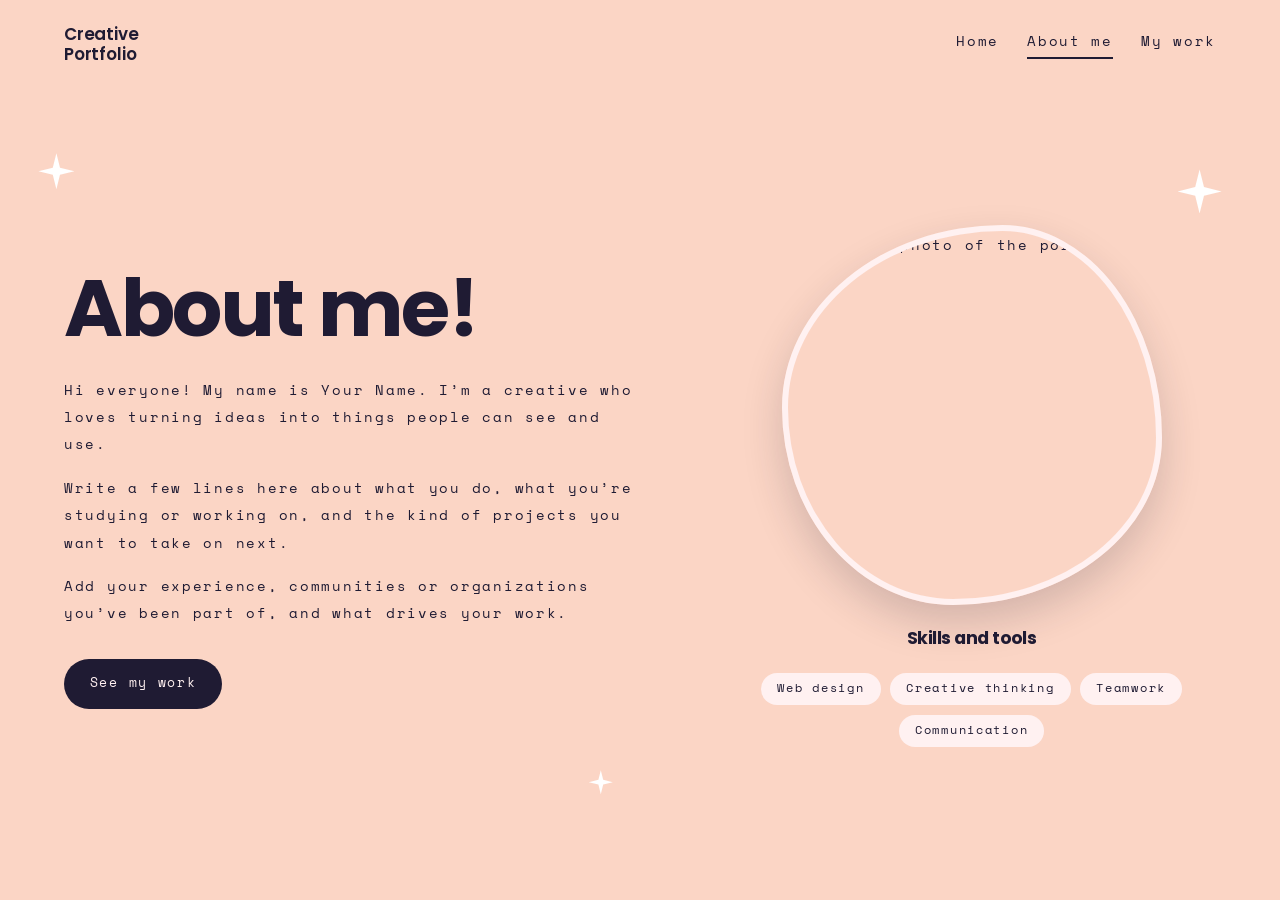
==== about.html @ a09377cd "Add files via upload" ====
<!DOCTYPE html>
<html lang="en">
<head>
<meta charset="UTF-8">
<meta name="viewport" content="width=device-width, initial-scale=1">
<title>About me | Your Name</title>
<link rel="stylesheet" href="style.css">
</head>
<body class="bg-peach">
<header class="top">
  <a class="brand" href="index.html">Creative<br>Portfolio</a>
  <nav>
    <a href="index.html">Home</a>
    <a href="about.html" aria-current="page">About me</a>
    <a href="mywork.html">My work</a>
  </nav>
</header>

<main class="about">
  <span class="spark" style="--s:36px;left:3%;top:8%"></span>
  <span class="spark" style="--s:24px;left:46%;top:84%;animation-delay:.8s"></span>
  <span class="spark" style="--s:44px;left:92%;top:10%;animation-delay:1.4s"></span>

  <section>
    <h1>About me!</h1>
    <p>Hi everyone! My name is Your Name. I’m a creative who loves turning ideas into things people can see and use.</p>
    <p>Write a few lines here about what you do, what you’re studying or working on, and the kind of projects you want to take on next.</p>
    <p>Add your experience, communities or organizations you’ve been part of, and what drives your work.</p>
    <a class="btn" href="mywork.html">See my work</a>
  </section>

  <section class="me">
    <div class="blob">
      <img src="images/profile.png" alt="Portrait photo of the portfolio owner">
    </div>
    <h2>Skills and tools</h2>
    <ul class="skills">
      <li>Web design</li>
      <li>Creative thinking</li>
      <li>Teamwork</li>
      <li>Communication</li>
    </ul>
  </section>
</main>
</body>
</html>
---- style.css ----
@import url('https://fonts.googleapis.com/css2?family=Mrs+Saint+Delafield&family=Poppins:wght@600;700&family=Space+Mono&display=swap');

:root{--lav:#b8b0f2;--peach:#fbd5c5;--cream:#fff1f1;--ink:#1f1b33;
--display:'Poppins',system-ui,sans-serif;--mono:'Space Mono',ui-monospace,monospace;
--script:'Mrs Saint Delafield','Brush Script MT',cursive}
*{box-sizing:border-box;margin:0;padding:0}
html{scroll-behavior:smooth}
body{font:400 .9rem/1.9 var(--mono);letter-spacing:.12em;color:var(--ink);background:var(--lav);
overflow-x:hidden;min-height:100vh;display:flex;flex-direction:column}
a{color:inherit}
a:focus-visible{outline:3px solid var(--ink);outline-offset:4px}
h1,h2,h3{font-family:var(--display);letter-spacing:-.03em;line-height:1.1}
.bg-lav{background:var(--lav)}
.bg-peach{background:var(--peach)}

/* header */
.top{position:relative;z-index:2;display:flex;justify-content:space-between;align-items:center;
gap:1rem;flex-wrap:wrap;padding:1.5rem clamp(1.25rem,5vw,4rem);font-size:.85rem}
.brand{text-decoration:none;font:600 1.05rem/1.2 var(--display);letter-spacing:-.01em}
.top nav{display:flex;gap:1.75rem}
.top nav a{text-decoration:none;padding-bottom:.15rem;border-bottom:2px solid transparent;transition:border-color .2s}
.top nav a:hover,.top nav a[aria-current]{border-color:var(--ink)}

/* sparkles */
.spark{position:absolute;width:var(--s,28px);aspect-ratio:1;background:var(--cream);pointer-events:none;
clip-path:polygon(50% 0,60% 40%,100% 50%,60% 60%,50% 100%,40% 60%,0 50%,40% 40%);
animation:tw 3.2s ease-in-out infinite}
.bg-peach .spark{background:#fff}
@keyframes tw{50%{transform:scale(.55) rotate(25deg);opacity:.6}}
@media (prefers-reduced-motion:reduce){.spark{animation:none}}

/* shared blocks */
.pg{position:relative;overflow:hidden;padding:clamp(2rem,6vw,5rem) clamp(1.25rem,5vw,4rem)}
.contacts{list-style:none;display:flex;flex-wrap:wrap;gap:1rem 2.5rem;justify-content:center}
.contacts a{display:flex;align-items:center;gap:.75rem;text-decoration:none;font-size:.8rem}
.ic{display:grid;place-items:center;width:2.4rem;height:2.4rem;border-radius:50%;background:var(--ink);
color:var(--cream);font:700 .8rem var(--display);letter-spacing:0;flex:none}
.btn{display:inline-block;margin-top:2rem;padding:.8rem 1.6rem;border-radius:99px;background:var(--ink);
color:var(--cream);text-decoration:none;font-size:.8rem;transition:transform .2s}
.btn:hover{transform:translateY(-3px)}

/* landing */
.hero{position:relative;overflow:hidden;flex:1;display:flex;flex-direction:column;justify-content:center;
gap:3rem;padding:1rem clamp(1.25rem,5vw,4rem) 3rem}
.title{position:relative;text-align:center}
.title h1{font-size:clamp(4rem,18vw,17rem);font-weight:700;letter-spacing:-.06em;color:var(--cream);line-height:1}
.sig{position:absolute;inset:0;display:grid;place-items:center;font:400 clamp(3rem,11vw,9rem)/1 var(--script);
letter-spacing:0;transform:rotate(-7deg);white-space:nowrap}

/* about */
.about{position:relative;flex:1;display:grid;grid-template-columns:1.2fr 1fr;align-items:center;
gap:clamp(2rem,6vw,5rem);padding:clamp(1rem,4vw,3rem) clamp(1.25rem,5vw,4rem) 4rem}
.about h1{font-size:clamp(2.5rem,7vw,5rem);margin-bottom:1.5rem}
.about p+p{margin-top:1rem}
.me{display:grid;justify-items:center;gap:1.5rem}
.blob{width:min(380px,80vw);aspect-ratio:1;overflow:hidden;border:6px solid var(--cream);
border-radius:58% 42% 55% 45%/48% 56% 44% 52%;box-shadow:0 18px 40px rgba(31,27,51,.18)}
.blob img{width:100%;height:100%;object-fit:cover;object-position:30% 35%}
.me h2{font-size:1.1rem}
.skills{list-style:none;display:flex;flex-wrap:wrap;gap:.6rem;justify-content:center}
.skills li{padding:.3rem 1rem;border-radius:99px;background:var(--cream);font-size:.75rem}
@media (max-width:760px){.about{grid-template-columns:1fr}.me{order:-1}}

/* my work */
.pg>h1{text-align:center;font-size:clamp(2.2rem,6vw,4rem)}
.sub{text-align:center;max-width:46rem;margin:.75rem auto 2.5rem;font-size:.8rem}
.grid{display:grid;grid-template-columns:repeat(auto-fit,minmax(230px,1fr));gap:1.5rem;max-width:1000px;margin:0 auto}
.card{background:var(--cream);border-radius:.5rem;padding:.8rem .8rem 1.2rem;box-shadow:0 10px 28px rgba(31,27,51,.18);
transition:transform .25s}
.card:hover{transform:translateY(-6px) rotate(-.6deg)}
.thumb{aspect-ratio:4/3;border-radius:.3rem;margin-bottom:1rem;overflow:hidden}
.thumb img{width:100%;height:100%;object-fit:cover}
.t1{background:linear-gradient(135deg,#2c4a9a,#6f86d6)}
.t2{background:linear-gradient(135deg,#f7a8c9,#b8b0f2)}
.t3{background:linear-gradient(135deg,#5cc1b4,#c4ece5)}
.t4{background:linear-gradient(135deg,#ffb88c,#ffe0cf)}
.card h3{font-size:1.05rem;margin-bottom:.3rem}
.card p{font-size:.72rem;line-height:1.7}
.card a{display:inline-block;margin-top:.6rem;font-size:.72rem}
.end{text-align:center}
.end h2{font-size:clamp(2.5rem,9vw,6.5rem);color:var(--cream);letter-spacing:-.06em;margin-bottom:2rem}
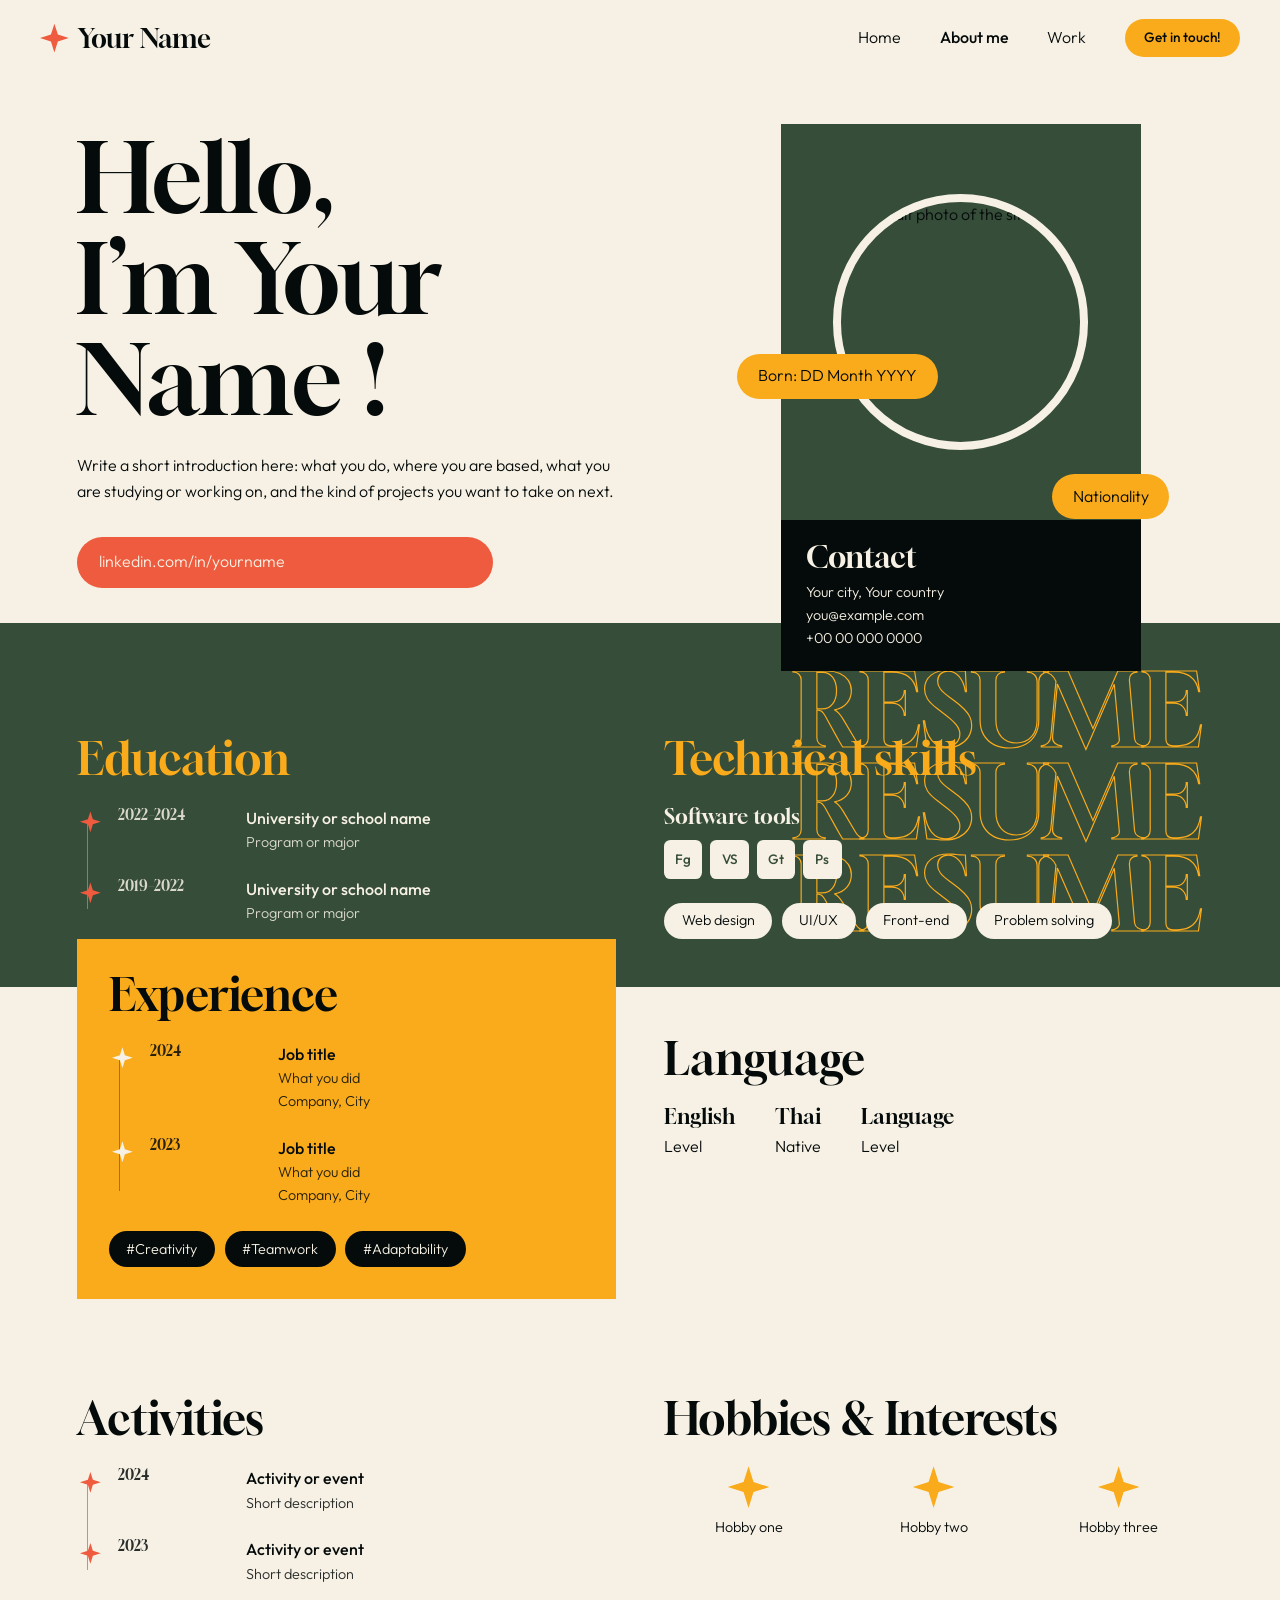
==== commit f849fbb6: "Add files via upload" ====
--- a/about.html
+++ b/about.html
@@ -6,40 +6,88 @@
 <title>About me | Your Name</title>
 <link rel="stylesheet" href="style.css">
 </head>
-<body class="bg-peach">
+<body>
 <header class="top">
-  <a class="brand" href="index.html">Creative<br>Portfolio</a>
+  <a class="logo" href="index.html"><span class="star"></span>Your Name</a>
   <nav>
     <a href="index.html">Home</a>
     <a href="about.html" aria-current="page">About me</a>
-    <a href="mywork.html">My work</a>
+    <a href="mywork.html">Work</a>
+    <a class="pill" href="mailto:you@example.com">Get in touch!</a>
   </nav>
 </header>
 
-<main class="about">
-  <span class="spark" style="--s:36px;left:3%;top:8%"></span>
-  <span class="spark" style="--s:24px;left:46%;top:84%;animation-delay:.8s"></span>
-  <span class="spark" style="--s:44px;left:92%;top:10%;animation-delay:1.4s"></span>
-
-  <section>
-    <h1>About me!</h1>
-    <p>Hi everyone! My name is Your Name. I’m a creative who loves turning ideas into things people can see and use.</p>
-    <p>Write a few lines here about what you do, what you’re studying or working on, and the kind of projects you want to take on next.</p>
-    <p>Add your experience, communities or organizations you’ve been part of, and what drives your work.</p>
-    <a class="btn" href="mywork.html">See my work</a>
+<main>
+  <section class="hello">
+    <div>
+      <h1>Hello,<br>I’m Your Name !</h1>
+      <p>Write a short introduction here: what you do, where you are based, what you are studying or working on, and the kind of projects you want to take on next.</p>
+      <a class="link" href="#">linkedin.com/in/yourname</a>
+    </div>
+    <div class="me">
+      <div class="panel">
+        <div class="circle"><img src="images/profile.png" alt="Portrait photo of the site owner"></div>
+      </div>
+      <span class="chip c1">Born: DD Month YYYY</span>
+      <span class="chip c2">Nationality</span>
+      <address class="contact">
+        <h2>Contact</h2>
+        Your city, Your country<br>you@example.com<br>+00 00 000 0000
+      </address>
+    </div>
   </section>
 
-  <section class="me">
-    <div class="blob">
-      <img src="images/profile.png" alt="Portrait photo of the portfolio owner">
+  <section class="cols dark">
+    <div>
+      <h2>Education</h2>
+      <ol class="tl">
+        <li><span class="yr">2022–2024</span><div><b>University or school name</b><span>Program or major</span></div></li>
+        <li><span class="yr">2019–2022</span><div><b>University or school name</b><span>Program or major</span></div></li>
+      </ol>
     </div>
-    <h2>Skills and tools</h2>
-    <ul class="skills">
-      <li>Web design</li>
-      <li>Creative thinking</li>
-      <li>Teamwork</li>
-      <li>Communication</li>
-    </ul>
+    <div class="ghost" data-t="RESUME&#10;RESUME&#10;RESUME">
+      <h2>Technical skills</h2>
+      <h3>Software tools</h3>
+      <div class="tools"><b>Fg</b><b>VS</b><b>Gt</b><b>Ps</b></div>
+      <div class="tags"><span class="tag">Web design</span><span class="tag">UI/UX</span><span class="tag">Front-end</span><span class="tag">Problem solving</span></div>
+    </div>
+  </section>
+
+  <section class="cols">
+    <div class="exp">
+      <h2>Experience</h2>
+      <ol class="tl">
+        <li><span class="yr">2024</span><div><b>Job title</b><span>What you did</span><span>Company, City</span></div></li>
+        <li><span class="yr">2023</span><div><b>Job title</b><span>What you did</span><span>Company, City</span></div></li>
+      </ol>
+      <div class="tags"><span class="tag">#Creativity</span><span class="tag">#Teamwork</span><span class="tag">#Adaptability</span></div>
+    </div>
+    <div>
+      <h2>Language</h2>
+      <div class="lang">
+        <div><h3>English</h3>Level</div>
+        <div><h3>Thai</h3>Native</div>
+        <div><h3>Language</h3>Level</div>
+      </div>
+    </div>
+  </section>
+
+  <section class="cols">
+    <div>
+      <h2>Activities</h2>
+      <ol class="tl">
+        <li><span class="yr">2024</span><div><b>Activity or event</b><span>Short description</span></div></li>
+        <li><span class="yr">2023</span><div><b>Activity or event</b><span>Short description</span></div></li>
+      </ol>
+    </div>
+    <div>
+      <h2>Hobbies &amp; Interests</h2>
+      <div class="hob">
+        <div><span class="star" style="--s:2.6rem;--c:var(--amber)"></span>Hobby one</div>
+        <div><span class="star" style="--s:2.6rem;--c:var(--amber)"></span>Hobby two</div>
+        <div><span class="star" style="--s:2.6rem;--c:var(--amber)"></span>Hobby three</div>
+      </div>
+    </div>
   </section>
 </main>
 </body>
--- a/style.css
+++ b/style.css
@@ -1,81 +1,117 @@
-@import url('https://fonts.googleapis.com/css2?family=Mrs+Saint+Delafield&family=Poppins:wght@600;700&family=Space+Mono&display=swap');
+@import url('https://fonts.googleapis.com/css2?family=Gloock&family=Outfit:wght@300;400;500&display=swap');
 
-:root{--lav:#b8b0f2;--peach:#fbd5c5;--cream:#fff1f1;--ink:#1f1b33;
---display:'Poppins',system-ui,sans-serif;--mono:'Space Mono',ui-monospace,monospace;
---script:'Mrs Saint Delafield','Brush Script MT',cursive}
+:root{--green:#364d39;--ink:#050a0a;--cream:#f6f1e4;--tan:#d9d0bd;--amber:#f9ab1b;--rust:#a8623b;--coral:#ee5b3e;
+--serif:'Gloock',Georgia,serif;--sans:'Outfit',system-ui,sans-serif}
 *{box-sizing:border-box;margin:0;padding:0}
-html{scroll-behavior:smooth}
-body{font:400 .9rem/1.9 var(--mono);letter-spacing:.12em;color:var(--ink);background:var(--lav);
-overflow-x:hidden;min-height:100vh;display:flex;flex-direction:column}
+body{font:300 1rem/1.6 var(--sans);background:var(--cream);color:var(--ink);overflow-x:hidden}
+body.home{background:var(--ink)}
 a{color:inherit}
-a:focus-visible{outline:3px solid var(--ink);outline-offset:4px}
-h1,h2,h3{font-family:var(--display);letter-spacing:-.03em;line-height:1.1}
-.bg-lav{background:var(--lav)}
-.bg-peach{background:var(--peach)}
+a:focus-visible{outline:3px solid var(--amber);outline-offset:3px}
+h1,h2,h3{font-family:var(--serif);font-weight:400;line-height:1.05}
+.dark{background:var(--green);color:var(--cream)}
+.star{display:inline-block;flex:none;width:var(--s,1.8rem);aspect-ratio:1;background:var(--c,var(--coral));
+clip-path:polygon(50% 0,62% 38%,100% 50%,62% 62%,50% 100%,38% 62%,0 50%,38% 38%)}
+.pill{display:inline-block;padding:.5rem 1.2rem;border-radius:99px;background:var(--amber);color:var(--ink);
+font-weight:500;font-size:.85rem;text-decoration:none}
+.tag{display:inline-block;padding:.4rem 1.1rem;border-radius:99px;background:var(--ink);color:var(--cream);font-size:.9rem}
+.tags{display:flex;flex-wrap:wrap;gap:.6rem}
+.ghost{position:relative}
+.ghost::before{content:attr(data-t);white-space:pre;position:absolute;right:0;top:-.7em;text-align:right;
+font:400 clamp(3rem,8vw,6.5rem)/.9 var(--serif);color:transparent;-webkit-text-stroke:1.2px var(--amber);pointer-events:none}
+.ghost>*{position:relative}
 
 /* header */
-.top{position:relative;z-index:2;display:flex;justify-content:space-between;align-items:center;
-gap:1rem;flex-wrap:wrap;padding:1.5rem clamp(1.25rem,5vw,4rem);font-size:.85rem}
-.brand{text-decoration:none;font:600 1.05rem/1.2 var(--display);letter-spacing:-.01em}
-.top nav{display:flex;gap:1.75rem}
-.top nav a{text-decoration:none;padding-bottom:.15rem;border-bottom:2px solid transparent;transition:border-color .2s}
-.top nav a:hover,.top nav a[aria-current]{border-color:var(--ink)}
-
-/* sparkles */
-.spark{position:absolute;width:var(--s,28px);aspect-ratio:1;background:var(--cream);pointer-events:none;
-clip-path:polygon(50% 0,60% 40%,100% 50%,60% 60%,50% 100%,40% 60%,0 50%,40% 40%);
-animation:tw 3.2s ease-in-out infinite}
-.bg-peach .spark{background:#fff}
-@keyframes tw{50%{transform:scale(.55) rotate(25deg);opacity:.6}}
-@media (prefers-reduced-motion:reduce){.spark{animation:none}}
-
-/* shared blocks */
-.pg{position:relative;overflow:hidden;padding:clamp(2rem,6vw,5rem) clamp(1.25rem,5vw,4rem)}
-.contacts{list-style:none;display:flex;flex-wrap:wrap;gap:1rem 2.5rem;justify-content:center}
-.contacts a{display:flex;align-items:center;gap:.75rem;text-decoration:none;font-size:.8rem}
-.ic{display:grid;place-items:center;width:2.4rem;height:2.4rem;border-radius:50%;background:var(--ink);
-color:var(--cream);font:700 .8rem var(--display);letter-spacing:0;flex:none}
-.btn{display:inline-block;margin-top:2rem;padding:.8rem 1.6rem;border-radius:99px;background:var(--ink);
-color:var(--cream);text-decoration:none;font-size:.8rem;transition:transform .2s}
-.btn:hover{transform:translateY(-3px)}
+.top{display:flex;align-items:center;justify-content:space-between;gap:1rem;flex-wrap:wrap;
+padding:1.2rem clamp(1.25rem,4vw,2.5rem)}
+.logo{display:flex;align-items:center;gap:.6rem;text-decoration:none;font:400 1.6rem var(--serif)}
+.top nav{display:flex;align-items:center;gap:clamp(1rem,3vw,2.5rem)}
+.top nav a{text-decoration:none}
+.top nav a[aria-current]{font-weight:500}
+.top nav a.pill{font-weight:500}
 
 /* landing */
-.hero{position:relative;overflow:hidden;flex:1;display:flex;flex-direction:column;justify-content:center;
-gap:3rem;padding:1rem clamp(1.25rem,5vw,4rem) 3rem}
-.title{position:relative;text-align:center}
-.title h1{font-size:clamp(4rem,18vw,17rem);font-weight:700;letter-spacing:-.06em;color:var(--cream);line-height:1}
-.sig{position:absolute;inset:0;display:grid;place-items:center;font:400 clamp(3rem,11vw,9rem)/1 var(--script);
-letter-spacing:0;transform:rotate(-7deg);white-space:nowrap}
+.hero{position:relative;isolation:isolate;display:grid;grid-template-columns:minmax(0,5fr) minmax(0,7fr);
+grid-template-rows:auto 1fr auto;min-height:clamp(560px,88vh,820px);padding:0 clamp(1.25rem,4vw,2.5rem) 7rem}
+.band{position:absolute;inset:auto 0 0;height:30%;background:var(--ink);z-index:-1}
+.hero h1,.echo{grid-column:1/-1;text-align:right;padding-right:16%;font-size:clamp(2.6rem,11.5vw,9.5rem);line-height:1}
+.hero h1{grid-row:1;color:var(--tan);z-index:3;margin-bottom:-.1em}
+.echo{grid-row:2;font-family:var(--serif);line-height:.85;color:transparent;-webkit-text-stroke:1.5px var(--amber)}
+.echo span{display:block;white-space:nowrap}
+.echo span:nth-child(2){padding-right:24%}
+.block{position:relative;grid-column:1;grid-row:2/4;z-index:2;background:var(--rust);margin-left:6%;
+min-height:clamp(300px,34vw,440px)}
+.block .star{position:absolute}
+.links{grid-area:2/1/3/-1;z-index:3;justify-self:end;align-self:center;margin-right:16%;width:min(20%,15rem);
+list-style:none;font-size:clamp(.9rem,1.6vw,1.4rem);line-height:2}
+.intro{grid-area:3/1/4/2;z-index:3;align-self:end;margin:0 0 2rem calc(6% + 2rem);max-width:21rem;
+font-size:.9rem;line-height:1.25;color:var(--cream)}
+.scroll{position:absolute;left:50%;bottom:1.5rem;translate:-50% 0;z-index:4;width:112px;aspect-ratio:1;
+border-radius:50%;background:var(--amber);color:var(--ink);display:grid;place-items:center;text-align:center;
+font-size:1.3rem;line-height:1.1;text-decoration:none;transition:transform .25s}
+.scroll:hover{transform:translateY(-6px)}
+@media (max-width:720px){
+.hero{display:flex;flex-direction:column;gap:1.5rem;padding-bottom:8rem}
+.hero h1{text-align:left;padding:0;margin:0}
+.echo{display:none}
+.block{margin:0;min-height:220px}
+.links,.intro{width:auto;margin:0;line-height:1.8}
+.band{height:35%}}
 
 /* about */
-.about{position:relative;flex:1;display:grid;grid-template-columns:1.2fr 1fr;align-items:center;
-gap:clamp(2rem,6vw,5rem);padding:clamp(1rem,4vw,3rem) clamp(1.25rem,5vw,4rem) 4rem}
-.about h1{font-size:clamp(2.5rem,7vw,5rem);margin-bottom:1.5rem}
-.about p+p{margin-top:1rem}
-.me{display:grid;justify-items:center;gap:1.5rem}
-.blob{width:min(380px,80vw);aspect-ratio:1;overflow:hidden;border:6px solid var(--cream);
-border-radius:58% 42% 55% 45%/48% 56% 44% 52%;box-shadow:0 18px 40px rgba(31,27,51,.18)}
-.blob img{width:100%;height:100%;object-fit:cover;object-position:30% 35%}
-.me h2{font-size:1.1rem}
-.skills{list-style:none;display:flex;flex-wrap:wrap;gap:.6rem;justify-content:center}
-.skills li{padding:.3rem 1rem;border-radius:99px;background:var(--cream);font-size:.75rem}
-@media (max-width:760px){.about{grid-template-columns:1fr}.me{order:-1}}
+.hello{position:relative;z-index:2;display:grid;grid-template-columns:1.1fr .9fr;gap:3rem;align-items:center;
+padding:3rem clamp(1.25rem,6vw,5rem) 2rem}
+.hello h1{font-size:clamp(3rem,8vw,6rem);margin-bottom:1.5rem}
+.hello p{max-width:34rem}
+.link{display:flex;align-items:center;gap:.8rem;margin-top:2rem;max-width:26rem;padding:.8rem 1.4rem;
+border-radius:99px;background:var(--coral);color:var(--cream);text-decoration:none}
+.me{position:relative;width:min(100%,360px);justify-self:center;margin-bottom:-5rem}
+.panel{background:var(--green);aspect-ratio:1/1.1;display:grid;place-items:center;padding:1.5rem}
+.circle{width:82%;aspect-ratio:1;border-radius:50%;overflow:hidden;border:8px solid var(--cream)}
+.circle img{width:100%;height:100%;object-fit:cover;object-position:30% 30%}
+.chip{position:absolute;padding:.6rem 1.3rem;border-radius:99px;background:var(--amber);white-space:nowrap}
+.c1{left:-12%;top:42%}.c2{right:-8%;top:64%}
+.contact{background:var(--ink);color:var(--cream);padding:1.3rem 1.6rem;font-style:normal;font-size:.9rem}
+.contact h2{font-size:1.9rem;margin-bottom:.5rem}
+.cols{display:grid;grid-template-columns:1fr 1fr;gap:3rem;padding:3rem clamp(1.25rem,6vw,5rem)}
+.cols h2{font-size:clamp(2rem,4vw,2.8rem);margin-bottom:1.5rem}
+.cols.dark{padding-top:7rem}
+.cols.dark h2{color:var(--amber)}
+.tl{list-style:none;position:relative;display:grid;gap:1.4rem;padding-left:.2rem}
+.tl::before{content:"";position:absolute;left:.65rem;top:1rem;bottom:1rem;border-left:1px solid currentColor;opacity:.35}
+.tl li{position:relative;display:grid;grid-template-columns:minmax(7rem,auto) 1fr;gap:1rem;padding-left:2.4rem}
+.tl li::before{content:"";position:absolute;left:0;top:.35rem;width:1.3rem;aspect-ratio:1;background:var(--c,var(--coral));
+clip-path:polygon(50% 0,62% 38%,100% 50%,62% 62%,50% 100%,38% 62%,0 50%,38% 38%)}
+.yr{font:400 1.5rem/1.2 var(--serif)}
+.tl b{display:block;font-weight:500}
+.tl span{display:block;font-size:.9rem;opacity:.85}
+.exp{position:relative;margin-top:-6rem;background:var(--amber);padding:2rem clamp(1rem,3vw,2rem);--c:var(--cream)}
+.exp h2{margin-bottom:1.5rem}
+.exp .tags{margin-top:1.5rem}
+.tools{display:flex;flex-wrap:wrap;gap:.5rem;margin:.8rem 0 1.5rem}
+.tools b{display:grid;place-items:center;width:2.4rem;aspect-ratio:1;border-radius:.4rem;background:var(--cream);
+color:var(--green);font-size:.85rem;font-weight:500}
+.cols h3{font-size:1.3rem;margin-bottom:.4rem}
+.lang{display:flex;flex-wrap:wrap;gap:1rem 2.5rem}
+.lang div{display:grid}
+.hob{display:grid;grid-template-columns:repeat(auto-fit,minmax(6rem,1fr));gap:1rem;text-align:center;font-size:.9rem}
+.hob div{display:grid;justify-items:center;gap:.5rem}
+@media (max-width:820px){.hello,.cols{grid-template-columns:1fr}.me{order:-1;margin-bottom:0}.cols.dark{padding-top:3rem}.exp{margin-top:0}}
 
 /* my work */
-.pg>h1{text-align:center;font-size:clamp(2.2rem,6vw,4rem)}
-.sub{text-align:center;max-width:46rem;margin:.75rem auto 2.5rem;font-size:.8rem}
-.grid{display:grid;grid-template-columns:repeat(auto-fit,minmax(230px,1fr));gap:1.5rem;max-width:1000px;margin:0 auto}
-.card{background:var(--cream);border-radius:.5rem;padding:.8rem .8rem 1.2rem;box-shadow:0 10px 28px rgba(31,27,51,.18);
-transition:transform .25s}
-.card:hover{transform:translateY(-6px) rotate(-.6deg)}
-.thumb{aspect-ratio:4/3;border-radius:.3rem;margin-bottom:1rem;overflow:hidden}
+.head{padding:3rem clamp(1.25rem,6vw,5rem) 1rem}
+.head h1{font-size:clamp(3rem,9vw,7rem)}
+.head p{max-width:34rem;margin-top:1rem}
+.work{display:grid;grid-template-columns:repeat(auto-fit,minmax(250px,1fr));gap:2.5rem 2rem;
+padding:2rem clamp(1.25rem,6vw,5rem) 5rem}
+.dark.work{padding-top:4rem}
+.proj .thumb{aspect-ratio:4/3;display:grid;place-items:center;background:var(--c,var(--green))}
 .thumb img{width:100%;height:100%;object-fit:cover}
-.t1{background:linear-gradient(135deg,#2c4a9a,#6f86d6)}
-.t2{background:linear-gradient(135deg,#f7a8c9,#b8b0f2)}
-.t3{background:linear-gradient(135deg,#5cc1b4,#c4ece5)}
-.t4{background:linear-gradient(135deg,#ffb88c,#ffe0cf)}
-.card h3{font-size:1.05rem;margin-bottom:.3rem}
-.card p{font-size:.72rem;line-height:1.7}
-.card a{display:inline-block;margin-top:.6rem;font-size:.72rem}
-.end{text-align:center}
-.end h2{font-size:clamp(2.5rem,9vw,6.5rem);color:var(--cream);letter-spacing:-.06em;margin-bottom:2rem}
+.proj h3{font-size:1.7rem;margin:1rem 0 .3rem}
+.proj p{font-size:.9rem;margin-bottom:.8rem}
+.proj .tags{margin-bottom:1rem}
+.proj .tag{font-size:.8rem;padding:.25rem .9rem}
+.dark .tag{background:var(--cream);color:var(--ink)}
+.foot{display:flex;flex-wrap:wrap;gap:2rem;justify-content:space-between;align-items:center;background:var(--ink);
+color:var(--cream);padding:4rem clamp(1.25rem,6vw,5rem)}
+.foot h2{font-size:clamp(2.5rem,7vw,5rem);color:var(--tan)}
+.foot ul{list-style:none;line-height:2}
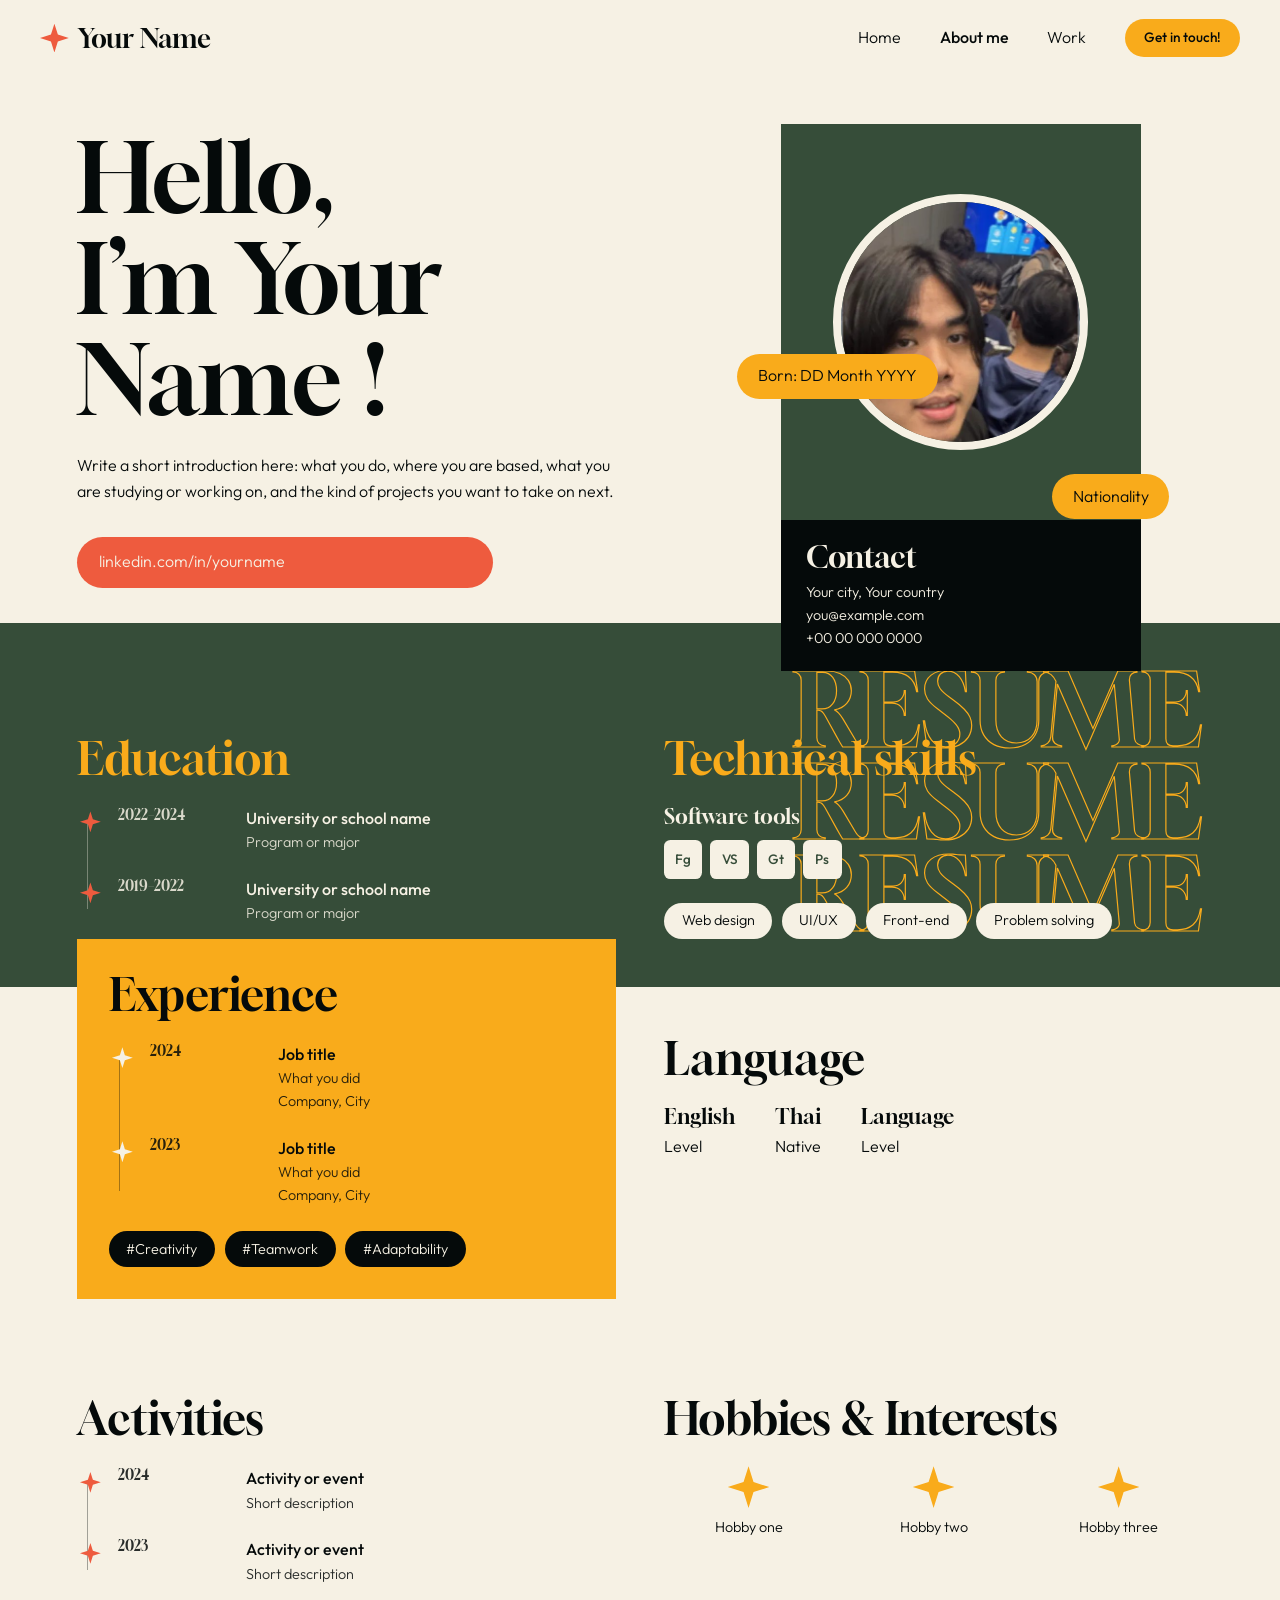
==== commit d4bd0e20: "Add files via upload" ====
--- a/about.html
+++ b/about.html
@@ -26,7 +26,7 @@
     </div>
     <div class="me">
       <div class="panel">
-        <div class="circle"><img src="images/profile.png" alt="Portrait photo of the site owner"></div>
+        <div class="circle"><img src="[data-uri]" alt="Portrait photo of the site owner"></div>
       </div>
       <span class="chip c1">Born: DD Month YYYY</span>
       <span class="chip c2">Nationality</span>
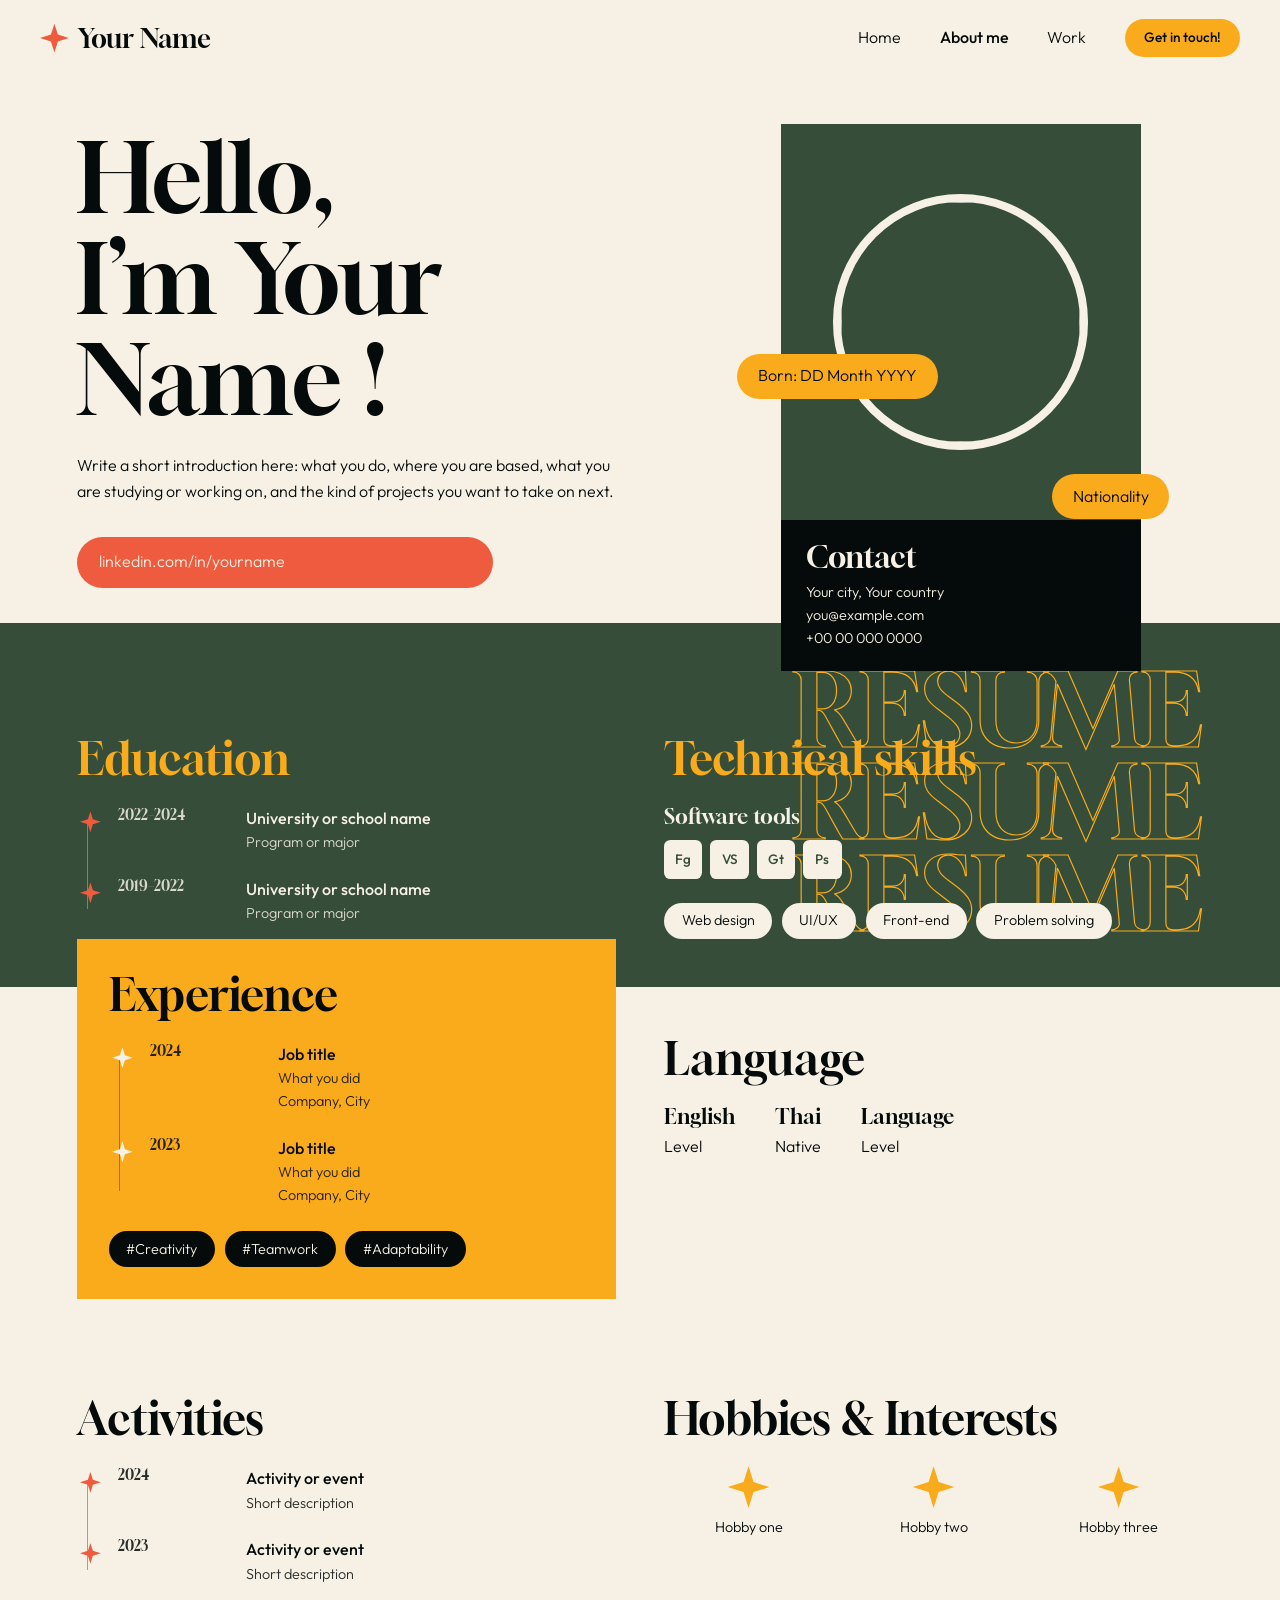
==== commit ad345590: "Update about.html" ====
--- a/about.html
+++ b/about.html
@@ -26,7 +26,7 @@
     </div>
     <div class="me">
       <div class="panel">
-        <div class="circle"><img src="[data-uri]" alt="Portrait photo of the site owner"></div>
+        <div class="circle"><img src="profile.jpg"></div>
       </div>
       <span class="chip c1">Born: DD Month YYYY</span>
       <span class="chip c2">Nationality</span>
